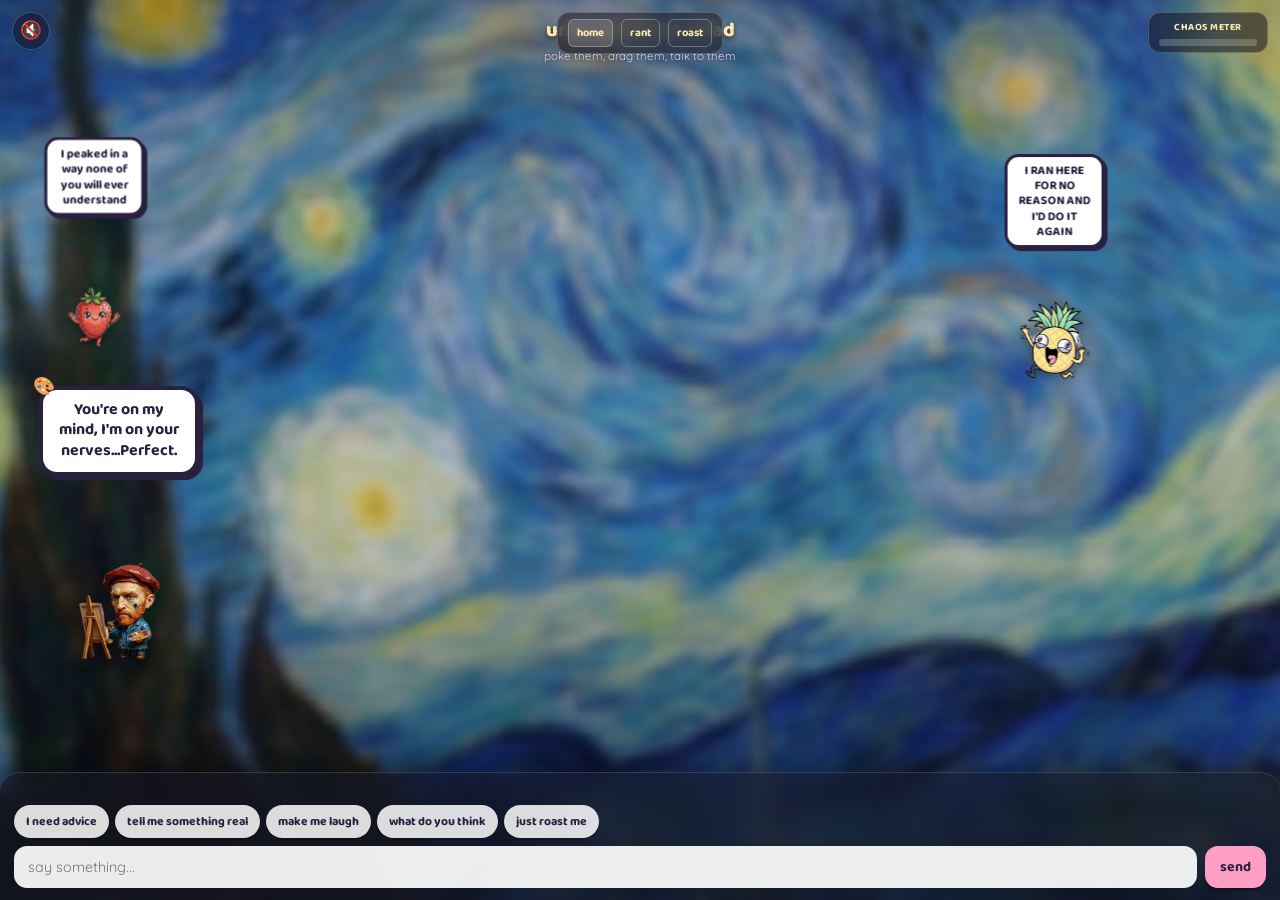
==== Fruit Salad/home.html @ ff182d52 "Split into three pages: home (empathetic), rant (sympathetic), roast (sass) with shared code" ====
<!DOCTYPE html>
<html lang="en">
<head>
<meta charset="UTF-8">
<meta name="viewport" content="width=device-width, initial-scale=1.0, maximum-scale=1.0, user-scalable=no">
<title>unhinged fruit salad</title>
<link rel="stylesheet" href="shared.css">
</head>
<body>

<div id="skyBg"></div>

<div class="pageNav">
  <a href="home.html" class="active">home</a>
  <a href="rant.html">rant</a>
  <a href="roast.html">roast</a>
</div>

<button id="soundToggle" title="toggle ambient sound">🔇</button>
<div id="chaosMeterWrap">
  <div id="chaosLabel">CHAOS METER</div>
  <div id="chaosBarTrack"><div id="chaosBarFill"></div></div>
</div>

<div class="headerBar">
  <h1>unhinged fruit salad</h1>
  <p class="subtitle">poke them, drag them, talk to them</p>
</div>

<div class="stage" id="stage"></div>

<div class="chatPanel">
  <div class="typing" id="typingIndicator"></div>
  <div class="chatLog" id="chatLog"></div>
  <div class="quickReplies" id="quickReplies"></div>
  <div class="inputRow">
    <input type="text" id="msgInput" placeholder="say something...">
    <button id="sendBtn">send</button>
  </div>
</div>

<script src="shared.js"></script>
<script>
/* =====================================================================
   HOME MODE — Empathetic, intent-reading Van Gogh
   ===================================================================== */
const HER_NAME = "Rhiannon";
const PAGE_MODE = "home";

const FIRST_GREETINGS = [
  "Hey dumbass, what's up?",
  "oh great, it's you. hi bitch.", "HEY BITCHASS, WHATCHU DOING", "heyyyy pineapple, you should smile sometime:)", "Yes fucktard, what now?", "I call you dumbass a lot, Don't let that forget you have a cute one too", "You're on my mind, I'm on your nerves...Perfect."
];

const WELCOME_BACK_LINES = [
  `oh it's you again, ${HER_NAME}. missed us?`,
  `back for more chaos, ${HER_NAME}?`,
  `you're back. we did not clean up while you were gone.`,
  `Welcome back dumbass`,
  `Well Well Well Motherfucker (read it in Samuel L. Jackson's voice)`
];

const FALLBACK_LINES = [
  `my brain isn't loading but the sass generator never goes down, ${HER_NAME}.`,
  `system's down, ${HER_NAME}, but I still have opinions about your choices.`,
  `I'd say something smart but I'm a fruit, so, no. try again.`,
  `bold of you to expect a real answer right now.`
];

const EASTER_EGG_THRESHOLD = 7;
const EASTER_EGG_MESSAGE = `okay ${HER_NAME}, we see you. that's ${EASTER_EGG_THRESHOLD} pokes. we're not mad, we're just... noting it.`;

const QUICK_REPLIES = [
  "I need advice",
  "tell me something real",
  "make me laugh",
  "what do you think",
  "just roast me"
];

/* ===================================================================== */

const stage = document.getElementById('stage');
const chatLog = document.getElementById('chatLog');
const msgInput = document.getElementById('msgInput');
const sendBtn = document.getElementById('sendBtn');
const typingEl = document.getElementById('typingIndicator');

let history = [];
let totalPokes = 0;
let chaosLevel = 0;
const chaosFill = document.getElementById('chaosBarFill');

function registerInteraction(amount){
  totalPokes++;
  chaosLevel = Math.min(100, chaosLevel + amount);
  updateChaosDisplay();
  checkEasterEgg();
  playPokeSound();
}

function updateChaosDisplay(){
  chaosFill.style.width = chaosLevel + '%';
  if(chaosLevel >= 100) triggerChaosPeak();
}

setInterval(()=>{
  if(chaosLevel > 0){
    chaosLevel = Math.max(0, chaosLevel - 1);
    updateChaosDisplay();
  }
}, 1500);

let chaosPeakOnCooldown = false;
function triggerChaosPeak(){
  if(chaosPeakOnCooldown) return;
  chaosPeakOnCooldown = true;
  fruits.filter(f=>f.active).forEach(f => f.playAnim(randomFrom(ANIMS)));
  painter.flinch();
  chaosLevel = 40;
  updateChaosDisplay();
  setTimeout(()=>{ chaosPeakOnCooldown = false; }, 6000);
}

function checkEasterEgg(){
  if(totalPokes < EASTER_EGG_THRESHOLD) return;
  try{ if(localStorage.getItem('fruit_salad_easter_unlocked') === '1') return; }catch(e){}
  try{ localStorage.setItem('fruit_salad_easter_unlocked', '1'); }catch(e){}
  painter.say(EASTER_EGG_MESSAGE, 5000);
  fruits.filter(f=>f.active).forEach((f,i)=>{
    setTimeout(()=>{ f.playAnim('anim-victory'); f.say("😳", 2000); }, i*200);
  });
}

/* ---------- sound ---------- */
const soundBtn = document.getElementById('soundToggle');
soundBtn.addEventListener('click', ()=>{
  soundOn = !soundOn;
  soundBtn.textContent = soundOn ? '🔊' : '🔇';
  if(soundOn) startAmbient(); else stopAmbient();
});

/* ---------- parallax ---------- */
const skyBgEl = document.getElementById('skyBg');
document.addEventListener('pointermove', (e)=>{
  const px = (e.clientX / window.innerWidth - 0.5) * 2;
  const py = (e.clientY / window.innerHeight - 0.5) * 2;
  skyBgEl.style.transform = `translate(${px*-10}px, ${py*-8}px) scale(1.03)`;
});

/* ---------- stage setup ---------- */
const TOP_SAFE = 76;
const BOTTOM_SAFE = 168;
const stageW = ()=>stage.clientWidth;
const stageH = ()=>stage.clientHeight;

const fruits = CAST.map((data,i) => new Fruit(data, i, stage, stageW, stageH, TOP_SAFE, BOTTOM_SAFE, registerInteraction));
const painter = new Painter(stage, stageW, stageH, TOP_SAFE, BOTTOM_SAFE, registerInteraction);

/* ---------- cast scheduler ---------- */
const MAX_ONSTAGE = 4;
let onstageIds = new Set();

function bringSomeoneOnstage(){
  if(onstageIds.size >= MAX_ONSTAGE) return;
  const offstage = fruits.filter(f => !onstageIds.has(f.data.id));
  if(offstage.length === 0) return;
  const chosen = randomFrom(offstage);
  onstageIds.add(chosen.data.id);
  chosen.enter();
}

function sendSomeoneOffstage(){
  if(onstageIds.size === 0) return;
  const activeFruits = fruits.filter(f => onstageIds.has(f.data.id) && !f.dragging);
  if(activeFruits.length === 0) return;
  const chosen = randomFrom(activeFruits);
  onstageIds.delete(chosen.data.id);
  chosen.exit();
}

function runCastScheduler(){
  for(let i=0;i<MAX_ONSTAGE;i++){
    setTimeout(bringSomeoneOnstage, i*700);
  }
  setInterval(()=>{
    if(onstageIds.size >= 1) sendSomeoneOffstage();
    setTimeout(bringSomeoneOnstage, 1500 + Math.random()*1500);
  }, 9000 + Math.random()*6000);
}
runCastScheduler();

/* ---------- persistence ---------- */
function loadHistory(){
  try{
    const raw = localStorage.getItem('fruit_salad_chat_history_home');
    if(raw){ history = JSON.parse(raw); return true; }
  }catch(e){}
  history = [];
  return false;
}

function saveHistory(){
  try{ localStorage.setItem('fruit_salad_chat_history_home', JSON.stringify(history)); }catch(e){}
}

function addBubble(sender, text){
  const b = document.createElement('div');
  b.className = 'bubble ' + (sender === 'her' ? 'her' : 'fruit');
  b.textContent = text;
  chatLog.appendChild(b);
  chatLog.scrollTop = chatLog.scrollHeight;
}

/* ---------- API call ---------- */
async function callFruitAPI(conversation, instruction){
  try{
    const res = await fetch('/api/fruit-salad', {
      method:'POST',
      headers:{'Content-Type':'application/json'},
      body: JSON.stringify({ instruction, herName: HER_NAME, history: conversation, mode: PAGE_MODE })
    });
    if(!res.ok) throw new Error('bad response');
    const data = await res.json();
    return data.reply || randomFrom(FALLBACK_LINES);
  }catch(e){
    return randomFrom(FALLBACK_LINES);
  }
}

/* ---------- chat ---------- */
async function sendMessage(){
  const text = msgInput.value.trim();
  if(!text) return;
  msgInput.value = '';

  addBubble('her', text);
  history.push({role:'her', content:text});
  saveHistory();
  registerInteraction(10);

  fruits.filter(f=>f.active).forEach(f => f.playAnim('anim-flex'));
  typingEl.textContent = 'someone is typing...';

  const instruction = `Respond to what ${HER_NAME} just said, in the voice of the tiny Van Gogh painter. Read the intent of what she's saying — if she needs sympathy or advice, be genuinely helpful and empathetic. If she's venting anger, meet that energy with understanding sass. If it's just casual chat, be fun and witty. You're not limited to roasting; match the moment. Address her by name sometimes. Avoid the word "love".`;

  let reply = await callFruitAPI(history.slice(-10), instruction);

  typingEl.textContent = '';
  painter.setPose(VANGOGH.staring);
  painter.say(reply, 5000);
  setTimeout(()=>{ if(!painter.busy) painter.setPose(VANGOGH.painting); }, 4600);
  addBubble('fruit', reply);
  history.push({role:'fruit', content:reply});
  saveHistory();
}

sendBtn.addEventListener('click', sendMessage);
msgInput.addEventListener('keydown', e => { if(e.key === 'Enter') sendMessage(); });

/* ---------- quick replies ---------- */
const quickRepliesEl = document.getElementById('quickReplies');
QUICK_REPLIES.forEach(text => {
  const btn = document.createElement('button');
  btn.className = 'qr-btn';
  btn.type = 'button';
  btn.textContent = text;
  btn.addEventListener('click', ()=>{
    msgInput.value = text;
    sendMessage();
  });
  quickRepliesEl.appendChild(btn);
});

/* ---------- init ---------- */
function init(){
  const hadHistory = loadHistory();
  history.forEach(m => addBubble(m.role === 'her' ? 'her' : 'fruit', m.content));

  if(hadHistory && history.length){
    painter.say(randomFrom(WELCOME_BACK_LINES), 5000);
  } else {
    const greeting = randomFrom(FIRST_GREETINGS);
    painter.say(greeting, 5000);
    history.push({role:'fruit', content:greeting});
    saveHistory();
  }
}
init();

/* ---------- game loop ---------- */
runGameLoop(painter, fruits);
</script>

</body>
</html>
---- Fruit Salad/shared.css ----
@import url('https://fonts.googleapis.com/css2?family=Baloo+2:wght@500;700;800&family=Quicksand:wght@400;500;600&display=swap');

:root{
  --cream:#FFF8EC;
  --pink:#FF9EC4;
  --pink-deep:#F76FA8;
  --mint:#A8E6CE;
  --butter:#FFE08A;
  --lavender:#C9B6F2;
  --plum:#2A2140;
  --plum-soft:#B9AEDB;
}

*{box-sizing:border-box; -webkit-tap-highlight-color:transparent;}
html,body{ height:100%; overscroll-behavior:none; }

body{
  margin:0;
  font-family:'Quicksand', sans-serif;
  color:#2A2140;
  overflow:hidden;
  position:relative;
  background:#0b1a3a;
}

/* ---------- Van Gogh Starry Night background ---------- */
#skyBg{
  position:fixed; inset:0; z-index:0; overflow:hidden;
  background-image:url('assets/starry-night-bg.png');
  background-size:cover;
  background-position:center;
  background-repeat:no-repeat;
  transition:transform 0.25s ease-out;
  will-change:transform;
}
#skyBg:after{
  content:'';
  position:absolute; inset:0;
  background:linear-gradient(180deg, rgba(6,10,25,0.25) 0%, rgba(6,10,25,0.05) 30%, rgba(6,10,25,0.15) 70%, rgba(6,10,25,0.45) 100%);
}
.swirl{
  position:absolute;
  border-radius:50%;
  background:conic-gradient(from 90deg, rgba(140,180,255,0.28), rgba(30,50,110,0) 22%, rgba(255,224,138,0.16) 42%, rgba(30,50,110,0) 62%, rgba(140,180,255,0.22) 80%, rgba(30,50,110,0) 100%);
  filter:blur(3px);
  animation:rotateSlow 100s linear infinite;
  opacity:0.85;
}
.swirl.s1{ width:1100px; height:1100px; top:-380px; left:-320px; }
.swirl.s2{ width:800px; height:800px; top:20%; right:-260px; animation-duration:130s; animation-direction:reverse; }
.swirl.s3{ width:620px; height:620px; bottom:-220px; left:15%; animation-duration:150s; }
@keyframes rotateSlow{ from{transform:rotate(0deg);} to{transform:rotate(360deg);} }

.cypress{
  position:absolute; left:4%; bottom:0; width:11%; height:62%;
  background:linear-gradient(180deg, #0a1530, #060c1e);
  clip-path:polygon(50% 0%, 62% 8%, 48% 14%, 66% 22%, 45% 28%, 68% 36%, 50% 42%, 70% 50%, 48% 58%, 65% 66%, 52% 74%, 60% 100%, 40% 100%, 48% 74%, 35% 66%, 52% 58%, 30% 50%, 50% 42%, 32% 36%, 55% 28%, 34% 22%, 52% 14%, 38% 8%);
  filter:blur(0.5px);
  opacity:0.9;
}

.star{ position:absolute; border-radius:50%; background:#FFF3C4; box-shadow:0 0 8px 2px rgba(255,224,138,0.8); animation:twinkle 3s ease-in-out infinite; }
@keyframes twinkle{ 0%,100%{opacity:0.3;} 50%{opacity:1;} }

/* ---------- header ---------- */
.headerBar{
  position:fixed; top:0; left:0; right:0; z-index:4;
  padding:14px 16px 8px;
  text-align:center;
  pointer-events:none;
}
h1{
  font-family:'Baloo 2', sans-serif;
  font-size:1.25rem;
  font-weight:800;
  margin:0;
  color:#FFE9B0;
  text-shadow:0 2px 6px rgba(0,0,0,0.6);
}
.subtitle{
  font-size:0.72rem;
  color:#D8CFF0;
  margin:2px 0 0;
  text-shadow:0 1px 4px rgba(0,0,0,0.5);
}

/* ---------- stage (full screen) ---------- */
.stage{
  position:fixed;
  inset:0;
  z-index:1;
  touch-action:none;
}

.fruit-pos{
  position:absolute;
  width:170px; height:170px;
  top:0; left:0;
  will-change:transform, opacity;
  cursor:grab;
  z-index:2;
  opacity:0;
  transition:opacity 0.5s ease;
}
.fruit-pos.visible{ opacity:1; }
.fruit-pos.dragging{ cursor:grabbing; z-index:5; }

.fruit-actor{
  width:100%; height:100%;
  transform-origin:center bottom;
  pointer-events:none;
  user-select:none;
  -webkit-user-drag:none;
}
.fruit-actor img{
  width:100%; height:100%;
  object-fit:contain;
  display:block;
  filter:drop-shadow(0 4px 4px rgba(0,0,0,0.25));
}

/* action animation library */
.anim-squish{ animation:aSquish 0.7s ease !important; }
@keyframes aSquish{ 0%{transform:scale(1,1);} 30%{transform:scale(1.25,0.6) rotate(-2deg);} 55%{transform:scale(0.85,1.2) rotate(2deg);} 100%{transform:scale(1,1);} }

.anim-wobble{ animation:aWobble 0.9s ease !important; }
@keyframes aWobble{ 0%,100%{transform:rotate(0deg);} 25%{transform:rotate(-14deg);} 60%{transform:rotate(10deg);} 80%{transform:rotate(-4deg);} }

.anim-flop{ animation:aFlop 1s ease !important; }
@keyframes aFlop{ 0%{transform:rotate(0deg) translateY(0);} 40%,70%{transform:rotate(80deg) translateY(14px) scaleY(0.7);} 100%{transform:rotate(0deg) translateY(0);} }

.anim-faint{ animation:aFaint 1.1s ease !important; }
@keyframes aFaint{ 0%{transform:rotate(0deg) translateY(0);} 45%,70%{transform:rotate(-20deg) translateY(10px);} 100%{transform:rotate(0deg) translateY(0);} }

.anim-spin{ animation:aSpin 0.8s cubic-bezier(.3,0,.4,1) !important; }
@keyframes aSpin{ 0%{transform:rotate(0deg);} 85%{transform:rotate(760deg);} 100%{transform:rotate(730deg);} }

.anim-flex{ animation:aFlex 0.7s ease !important; }
@keyframes aFlex{ 0%,100%{transform:scale(1);} 50%{transform:scale(1.22);} }

.anim-sway{ animation:aSway 1.4s ease-in-out !important; }
@keyframes aSway{ 0%,100%{transform:rotate(0deg);} 25%{transform:rotate(-16deg);} 50%{transform:rotate(0deg);} 75%{transform:rotate(16deg);} }

.anim-dip{ animation:aDip 1.5s ease !important; }
@keyframes aDip{ 0%{transform:rotate(0deg) translateY(0);} 30%{transform:rotate(-10deg) translateY(-8px);} 55%{transform:rotate(8deg) translateY(8px);} 100%{transform:rotate(0deg) translateY(0);} }

.anim-robot{ animation:aRobot 1.2s steps(6) !important; }
@keyframes aRobot{ 0%{transform:translateX(0) rotate(0deg);} 20%{transform:translateX(-8px) rotate(-4deg);} 40%{transform:translateX(8px) rotate(4deg);} 60%{transform:translateX(-6px) rotate(-3deg);} 80%{transform:translateX(6px) rotate(3deg);} 100%{transform:translateX(0) rotate(0deg);} }

.anim-worm{ animation:aWorm 1s ease !important; }
@keyframes aWorm{ 0%{transform:scaleX(1) translateY(0);} 40%,70%{transform:scaleX(1.3) translateY(8px) scaleY(0.75);} 100%{transform:scaleX(1) translateY(0);} }

.anim-buildup{ animation:aBuildup 1.6s ease !important; }
@keyframes aBuildup{ 0%,100%{transform:scale(1) rotate(0deg);} 40%{transform:scale(1);} 60%{transform:scale(1.08);} 80%{transform:scale(1) rotate(360deg);} }

.anim-sad{ animation:aSad 2s ease-in-out !important; }
@keyframes aSad{ 0%,100%{transform:rotate(0deg) translateY(0);} 50%{transform:rotate(6deg) translateY(6px);} }

.anim-glitch{ animation:aGlitch 0.5s steps(2,end) !important; }
@keyframes aGlitch{ 0%{transform:translate(0,0) rotate(0deg);} 25%{transform:translate(-4px,2px) rotate(-3deg);} 50%{transform:translate(4px,-2px) rotate(3deg);} 75%{transform:translate(-3px,0) rotate(-2deg);} 100%{transform:translate(0,0) rotate(0deg);} }

.anim-lean{ animation:aLean 1s ease !important; }
@keyframes aLean{ 0%,100%{transform:scale(1) translateY(0);} 50%{transform:scale(1.15) translateY(-6px);} }

.anim-panic{ animation:aPanic 0.6s ease !important; }
@keyframes aPanic{ 0%,100%{transform:translate(0,0) rotate(0deg) scale(1);} 20%{transform:translate(-10px,-8px) rotate(-10deg) scale(1.1);} 40%{transform:translate(10px,-4px) rotate(10deg) scale(1.1);} 60%{transform:translate(-6px,-6px) rotate(-6deg);} 80%{transform:translate(4px,0) rotate(4deg);} }

.anim-victory{ animation:aVictory 1.3s ease !important; }
@keyframes aVictory{ 0%{transform:translate(0,0) rotate(0deg);} 25%{transform:translate(40px,-16px) rotate(90deg);} 50%{transform:translate(0,-24px) rotate(180deg);} 75%{transform:translate(-40px,-16px) rotate(270deg);} 100%{transform:translate(0,0) rotate(360deg);} }

.anim-poke{ animation:aPoke 0.4s ease !important; }
@keyframes aPoke{ 0%,100%{transform:scale(1) rotate(0deg);} 40%{transform:scale(0.8,1.2) rotate(-8deg);} 70%{transform:scale(1.1,0.9) rotate(6deg);} }

/* ---------- chat (fixed bottom drawer) ---------- */
.chatPanel{
  position:fixed; left:0; right:0; bottom:0; z-index:4;
  background:rgba(20,20,35,0.55);
  backdrop-filter:blur(14px);
  -webkit-backdrop-filter:blur(14px);
  border-top:1px solid rgba(255,255,255,0.15);
  border-radius:20px 20px 0 0;
  padding:10px 14px calc(12px + env(safe-area-inset-bottom));
  box-shadow:0 -6px 30px rgba(0,0,0,0.35);
}
.chatLog{
  max-height:110px;
  overflow-y:auto;
  display:flex; flex-direction:column; gap:6px;
  padding-right:4px;
  margin-bottom:6px;
}
.chatLog::-webkit-scrollbar{ width:6px; }
.chatLog::-webkit-scrollbar-thumb{ background:var(--lavender); border-radius:10px; }

.bubble{ max-width:78%; padding:7px 12px; border-radius:15px; font-size:0.83rem; line-height:1.3; }
.bubble.her{ align-self:flex-end; background:var(--lavender); border-bottom-right-radius:4px; color:#2A2140; }
.bubble.fruit{ align-self:flex-start; background:var(--mint); border-bottom-left-radius:4px; font-family:'Baloo 2', sans-serif; font-weight:600; color:#1c3a2c; }

.inputRow{ display:flex; gap:8px; }
input[type=text]{
  flex:1; font-family:'Quicksand', sans-serif; font-size:0.9rem;
  padding:11px 14px; border-radius:13px; border:none; outline:none; background:rgba(255,255,255,0.92);
}

button{
  font-family:'Baloo 2', sans-serif; font-weight:700; font-size:0.88rem;
  border:none; border-radius:13px; padding:10px 15px; cursor:pointer;
  color:var(--plum); background:var(--pink); box-shadow:0 3px 0 rgba(0,0,0,0.25);
}
button:active{ transform:translateY(2px); box-shadow:0 1px 0 rgba(0,0,0,0.25); }

.typing{ font-size:0.7rem; color:#D8CFF0; text-align:center; height:14px; margin-bottom:2px; }

@media (max-width:420px){
  .fruit-pos{ width:128px; height:128px; }
  .vangogh-pos{ width:140px; height:180px; }
  .chatLog{ max-height:90px; }
  .quickReplies{ font-size:0.72rem; }
}

/* ---------- van gogh ---------- */
.vangogh-pos{
  position:absolute;
  width:190px; height:244px;
  z-index:3;
  pointer-events:auto;
  cursor:grab;
  will-change:transform;
}
.vangogh-pos.dragging{ cursor:grabbing; z-index:5; }
.vangogh-pos img{
  width:100%; height:100%;
  object-fit:contain;
  display:block;
  pointer-events:none;
  user-select:none;
  -webkit-user-drag:none;
  filter:drop-shadow(0 4px 5px rgba(0,0,0,0.3));
}
.vg-inner.bob{ animation:vgBob 3.2s ease-in-out infinite; }
@keyframes vgBob{ 0%,100%{ transform:translateY(0); } 50%{ transform:translateY(-4px); } }
.vg-inner.flinch{ animation:vgFlinch 0.5s ease !important; }
@keyframes vgFlinch{ 0%,100%{transform:translate(0,0) rotate(0deg);} 30%{transform:translate(-6px,-4px) rotate(-6deg);} 60%{transform:translate(5px,-2px) rotate(5deg);} }
.vangogh-pos.talk .vg-inner{ animation:vgTalk 0.5s ease infinite; }
@keyframes vgTalk{ 0%,100%{ transform:scale(1); } 50%{ transform:scale(1.05); } }

.vg-bubble{
  position:absolute;
  bottom:100%; left:50%; transform:translateX(-50%);
  margin-bottom:12px;
  min-width:160px; max-width:260px;
  background:#fff; border:4px solid var(--plum); border-radius:18px;
  padding:10px 16px;
  font-family:'Baloo 2', sans-serif; font-weight:700; font-size:1rem; line-height:1.3;
  text-align:center;
  box-shadow:4px 4px 0 var(--plum);
  opacity:0; pointer-events:none;
  transition:opacity 0.3s ease, transform 0.3s ease;
  z-index:7;
}
.vg-bubble.show{ opacity:1; }
.vg-bubble:after{
  content:'🎨';
  position:absolute; top:-14px; left:-10px;
  font-size:1.1rem;
}

/* per-fruit speech bubble */
.fruit-bubble{
  position:absolute;
  bottom:100%; left:50%; transform:translateX(-50%);
  margin-bottom:8px;
  min-width:100px; max-width:170px;
  background:#fff; border:3px solid var(--plum); border-radius:14px;
  padding:6px 11px;
  font-family:'Baloo 2', sans-serif; font-weight:700; font-size:0.76rem; line-height:1.25;
  text-align:center;
  box-shadow:3px 3px 0 var(--plum);
  opacity:0; pointer-events:none;
  transition:opacity 0.25s ease;
  z-index:6;
  white-space:normal;
}
.fruit-bubble.show{ opacity:1; }

/* ---------- top-corner UI ---------- */
#soundToggle{
  position:fixed; top:12px; left:12px; z-index:8;
  width:38px; height:38px; border-radius:50%;
  display:flex; align-items:center; justify-content:center;
  background:rgba(20,20,35,0.55); backdrop-filter:blur(8px);
  border:1px solid rgba(255,255,255,0.2);
  color:#FFE9B0; font-size:1.1rem; cursor:pointer;
  box-shadow:none; padding:0;
}
#soundToggle:active{ transform:none; box-shadow:none; }

#chaosMeterWrap{
  position:fixed; top:12px; right:12px; z-index:8;
  background:rgba(20,20,35,0.55); backdrop-filter:blur(8px);
  border:1px solid rgba(255,255,255,0.2);
  border-radius:12px;
  padding:6px 10px;
  width:120px;
}
#chaosLabel{
  font-family:'Baloo 2', sans-serif; font-size:0.62rem; font-weight:700;
  color:#FFE9B0; letter-spacing:0.05em; margin-bottom:4px; text-align:center;
}
#chaosBarTrack{
  height:7px; border-radius:6px; background:rgba(255,255,255,0.2); overflow:hidden;
}
#chaosBarFill{
  height:100%; width:0%; border-radius:6px;
  background:linear-gradient(90deg, var(--mint), var(--butter), var(--pink));
  transition:width 0.4s ease;
}

/* ---------- quick replies ---------- */
.quickReplies{
  display:flex; gap:6px; overflow-x:auto; padding-bottom:6px; margin-bottom:2px;
  scrollbar-width:none;
}
.quickReplies::-webkit-scrollbar{ display:none; }
.qr-btn{
  flex:0 0 auto;
  font-family:'Baloo 2', sans-serif; font-weight:700; font-size:0.76rem;
  padding:7px 12px; border-radius:20px; border:none; cursor:pointer;
  background:rgba(255,255,255,0.85); color:var(--plum);
  box-shadow:0 2px 0 rgba(0,0,0,0.2);
  white-space:nowrap;
}
.qr-btn:active{ transform:translateY(1px); box-shadow:0 1px 0 rgba(0,0,0,0.2); }

/* ---------- page navigation ---------- */
.pageNav{
  position:fixed; top:12px; left:50%; transform:translateX(-50%); z-index:8;
  display:flex; gap:8px;
  background:rgba(20,20,35,0.55); backdrop-filter:blur(8px);
  border:1px solid rgba(255,255,255,0.2);
  border-radius:12px;
  padding:6px 10px;
}
.pageNav a, .pageNav .nav-btn{
  font-family:'Baloo 2', sans-serif; font-size:0.7rem; font-weight:700;
  color:#FFE9B0; text-decoration:none;
  padding:4px 8px; border-radius:6px;
  border:1px solid rgba(255,255,255,0.3);
  cursor:pointer; background:transparent;
  transition:background 0.2s ease;
}
.pageNav a:hover, .pageNav .nav-btn:hover, .pageNav a.active{
  background:rgba(255,255,255,0.15);
}
.pageNav .nav-btn{
  border:none; padding:4px 8px;
}
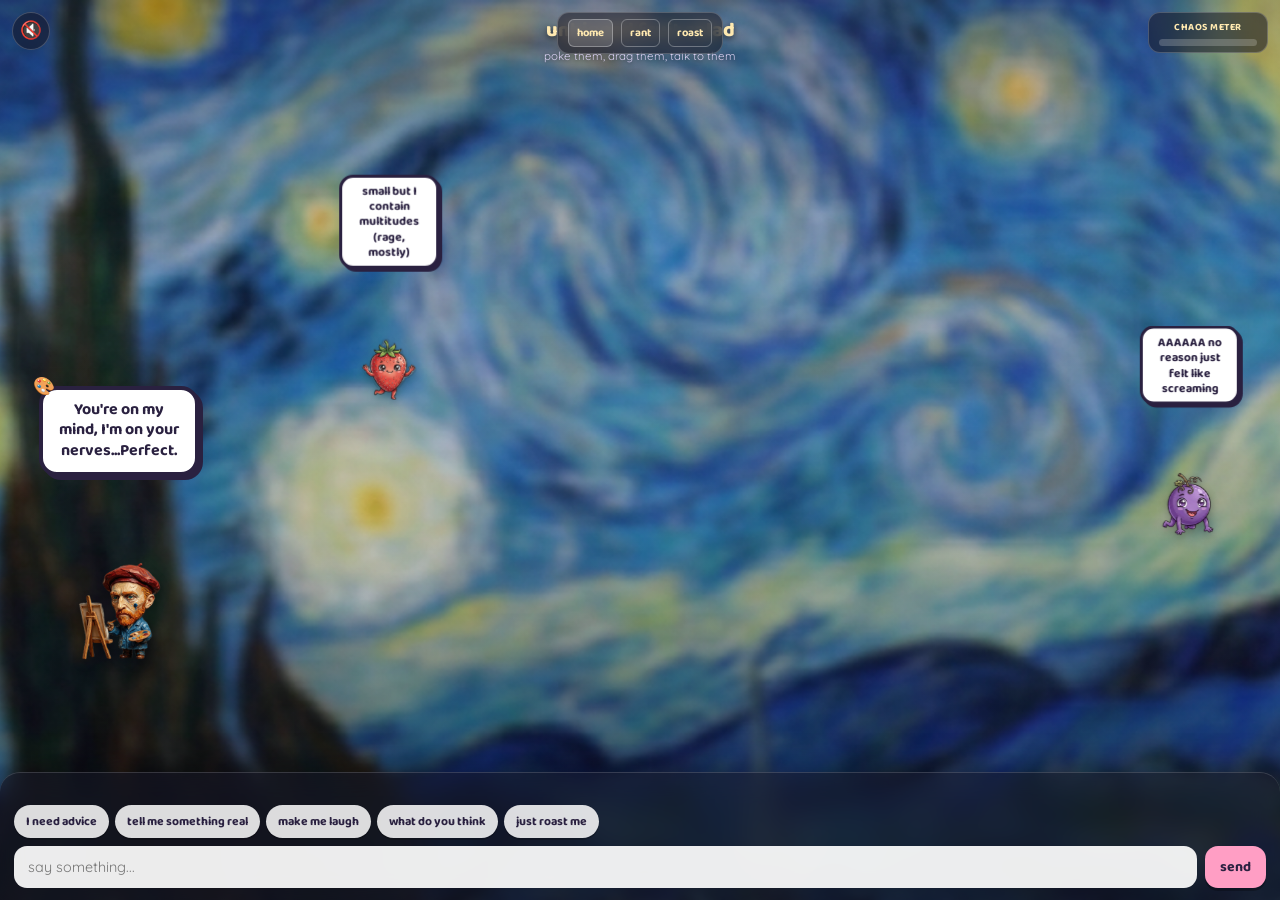
==== commit ee526411: "Add gentle check-in modal to home page" ====
--- a/Fruit Salad/home.html
+++ b/Fruit Salad/home.html
@@ -36,6 +36,20 @@
   <div class="inputRow">
     <input type="text" id="msgInput" placeholder="say something...">
     <button id="sendBtn">send</button>
+  </div>
+</div>
+
+<!-- Check-in modal -->
+<div id="checkInModal" class="modal-overlay">
+  <div class="modal-box">
+    <button class="modal-close" id="modalClose" title="close">&times;</button>
+    <h3 class="modal-title">hey, how are you doing?</h3>
+    <div class="modal-options">
+      <button class="modal-btn reply" id="modalReplyOkay">I'm okay</button>
+      <button class="modal-btn reply" id="modalReplyNotGreat">not great, honestly</button>
+      <a href="rant.html" class="modal-btn rant">I need to rant</a>
+      <button class="modal-btn dismiss" id="modalDismiss">I'm good</button>
+    </div>
   </div>
 </div>
 
@@ -288,8 +302,57 @@
 }
 init();
 
+/* ---------- check-in modal ---------- */
+function initCheckInModal(){
+  // Only show once per session
+  if(sessionStorage.getItem('checkInModalShown')) return;
+
+  const modal = document.getElementById('checkInModal');
+  const closeBtn = document.getElementById('modalClose');
+  const dismissBtn = document.getElementById('modalDismiss');
+  const replyOkayBtn = document.getElementById('modalReplyOkay');
+  const replyNotGreatBtn = document.getElementById('modalReplyNotGreat');
+
+  function closeModal(){
+    modal.classList.remove('show');
+    sessionStorage.setItem('checkInModalShown', '1');
+  }
+
+  // Show modal after 15-20 seconds
+  const delay = 15000 + Math.random() * 5000;
+  setTimeout(()=>{
+    modal.classList.add('show');
+  }, delay);
+
+  // Close handlers
+  closeBtn.addEventListener('click', closeModal);
+  dismissBtn.addEventListener('click', closeModal);
+
+  // Quick reply handlers (send as chat message)
+  replyOkayBtn.addEventListener('click', ()=>{
+    msgInput.value = 'I\'m okay';
+    sendMessage();
+    closeModal();
+  });
+
+  replyNotGreatBtn.addEventListener('click', ()=>{
+    msgInput.value = 'not great, honestly';
+    sendMessage();
+    closeModal();
+  });
+
+  // Close on escape key
+  document.addEventListener('keydown', (e)=>{
+    if(e.key === 'Escape' && modal.classList.contains('show')){
+      closeModal();
+    }
+  });
+}
+initCheckInModal();
+
 /* ---------- game loop ---------- */
 runGameLoop(painter, fruits);
+
 </script>
 
 </body>
--- a/Fruit Salad/shared.css
+++ b/Fruit Salad/shared.css
@@ -355,3 +355,71 @@
 .pageNav .nav-btn{
   border:none; padding:4px 8px;
 }
+
+/* ---------- check-in modal ---------- */
+.modal-overlay{
+  position:fixed; inset:0; z-index:100;
+  background:rgba(0,0,0,0.5); backdrop-filter:blur(4px);
+  display:none; align-items:center; justify-content:center;
+  animation:fadeIn 0.4s ease;
+}
+.modal-overlay.show{ display:flex; }
+@keyframes fadeIn{ from{opacity:0;} to{opacity:1;} }
+
+.modal-box{
+  position:relative;
+  background:linear-gradient(135deg, rgba(255,248,236,0.98), rgba(201,182,242,0.92));
+  border:2px solid var(--plum);
+  border-radius:20px;
+  padding:24px;
+  max-width:320px;
+  width:90%;
+  box-shadow:0 8px 32px rgba(0,0,0,0.4);
+  animation:slideUp 0.4s ease;
+}
+@keyframes slideUp{ from{transform:translateY(40px); opacity:0;} to{transform:translateY(0); opacity:1;} }
+
+.modal-close{
+  position:absolute; top:12px; right:12px;
+  width:24px; height:24px;
+  background:transparent; border:none;
+  color:var(--plum); font-size:1.4rem; cursor:pointer;
+  padding:0; line-height:1;
+}
+.modal-close:hover{ opacity:0.7; }
+
+.modal-title{
+  font-family:'Baloo 2', sans-serif; font-size:1.1rem; font-weight:800;
+  color:var(--plum); margin:0 0 16px; text-align:center;
+}
+
+.modal-options{
+  display:flex; flex-direction:column; gap:10px;
+}
+.modal-btn{
+  font-family:'Baloo 2', sans-serif; font-weight:700; font-size:0.9rem;
+  padding:11px 16px; border-radius:12px; border:none; cursor:pointer;
+  transition:all 0.2s ease;
+}
+
+.modal-btn.reply{
+  background:var(--mint); color:var(--plum);
+  box-shadow:0 3px 0 rgba(0,0,0,0.15);
+}
+.modal-btn.reply:hover{ transform:translateY(-2px); box-shadow:0 5px 0 rgba(0,0,0,0.15); }
+.modal-btn.reply:active{ transform:translateY(0); box-shadow:0 1px 0 rgba(0,0,0,0.15); }
+
+.modal-btn.rant{
+  background:var(--lavender); color:var(--plum);
+  box-shadow:0 3px 0 rgba(0,0,0,0.15);
+}
+.modal-btn.rant:hover{ transform:translateY(-2px); box-shadow:0 5px 0 rgba(0,0,0,0.15); }
+.modal-btn.rant:active{ transform:translateY(0); box-shadow:0 1px 0 rgba(0,0,0,0.15); }
+
+.modal-btn.dismiss{
+  background:transparent; color:var(--plum);
+  border:1px solid rgba(42,33,64,0.3);
+  box-shadow:none;
+}
+.modal-btn.dismiss:hover{ background:rgba(42,33,64,0.05); }
+
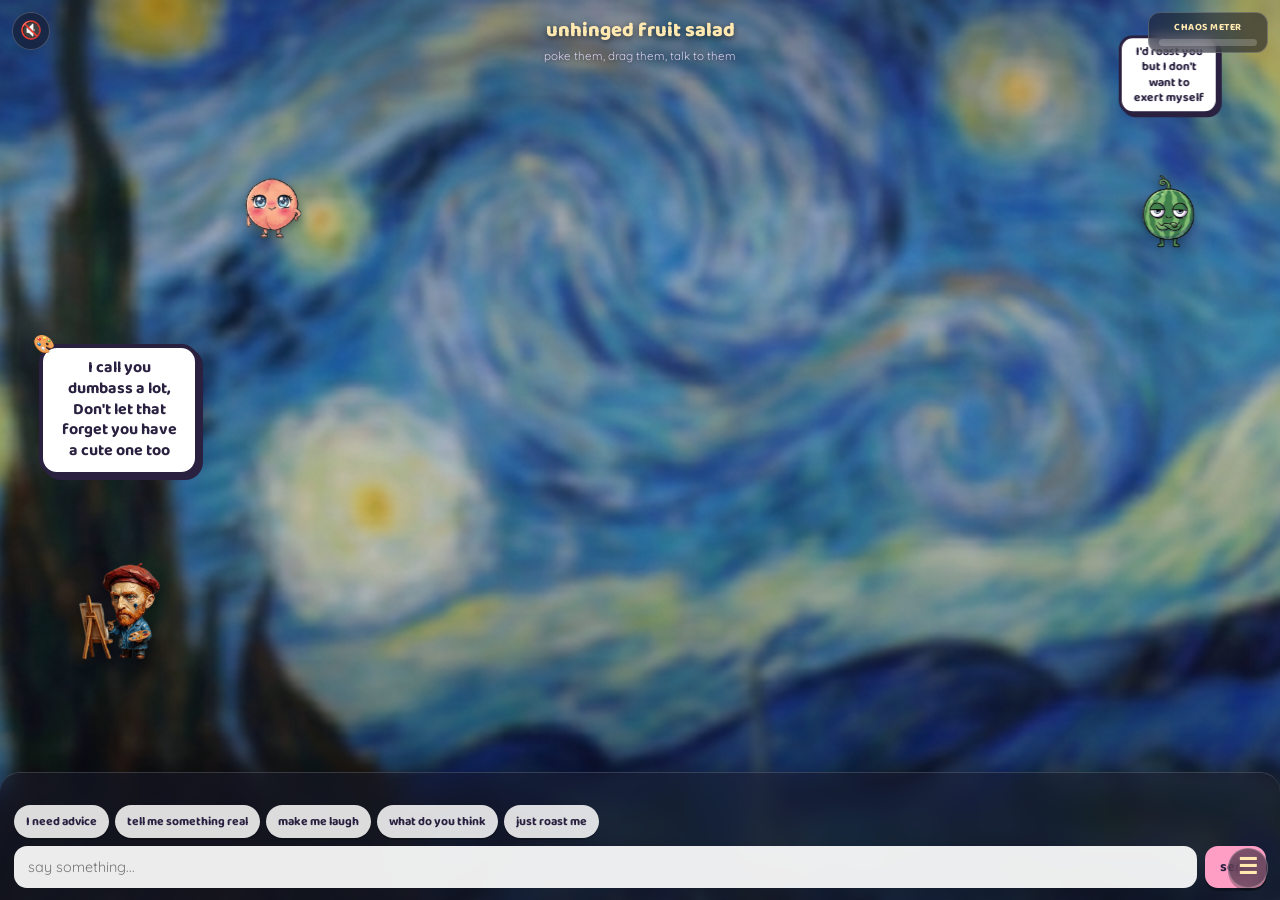
==== commit ed3c4713: "Replace text navigation with hamburger menu in bottom-right" ====
--- a/Fruit Salad/home.html
+++ b/Fruit Salad/home.html
@@ -9,12 +9,6 @@
 <body>
 
 <div id="skyBg"></div>
-
-<div class="pageNav">
-  <a href="home.html" class="active">home</a>
-  <a href="rant.html">rant</a>
-  <a href="roast.html">roast</a>
-</div>
 
 <button id="soundToggle" title="toggle ambient sound">🔇</button>
 <div id="chaosMeterWrap">
--- a/Fruit Salad/shared.css
+++ b/Fruit Salad/shared.css
@@ -423,3 +423,53 @@
 }
 .modal-btn.dismiss:hover{ background:rgba(42,33,64,0.05); }
 
+/* ---------- hamburger menu ---------- */
+#navMenuBtn{
+  position:fixed; bottom:12px; right:12px; z-index:9;
+  width:40px; height:40px;
+  background:rgba(20,20,35,0.55); backdrop-filter:blur(8px);
+  border:1px solid rgba(255,255,255,0.2);
+  border-radius:50%;
+  color:#FFE9B0; font-size:1.4rem; cursor:pointer;
+  display:flex; align-items:center; justify-content:center;
+  padding:0;
+  transition:all 0.2s ease;
+}
+#navMenuBtn:hover{ background:rgba(20,20,35,0.75); }
+#navMenuBtn:active{ transform:scale(0.95); }
+
+#navMenu{
+  position:fixed; bottom:60px; right:12px; z-index:9;
+  background:rgba(20,20,35,0.9); backdrop-filter:blur(8px);
+  border:1px solid rgba(255,255,255,0.2);
+  border-radius:12px;
+  padding:8px 0;
+  display:none; flex-direction:column;
+  box-shadow:0 4px 16px rgba(0,0,0,0.3);
+  animation:slideUp 0.25s ease;
+  min-width:120px;
+}
+#navMenu.open{ display:flex; }
+
+.nav-link{
+  font-family:'Baloo 2', sans-serif; font-size:0.85rem; font-weight:700;
+  color:#FFE9B0; text-decoration:none;
+  padding:10px 16px;
+  display:block;
+  border:none; background:transparent;
+  cursor:pointer;
+  transition:background 0.2s ease;
+}
+.nav-link:hover{ background:rgba(255,255,255,0.1); }
+.nav-link.active{
+  background:rgba(201,182,242,0.3);
+  border-left:3px solid var(--lavender);
+  padding-left:13px;
+}
+
+@media(max-width:600px){
+  #navMenuBtn{ bottom:8px; right:8px; width:36px; height:36px; font-size:1.2rem; }
+  #navMenu{ bottom:52px; right:8px; }
+}
+
+
